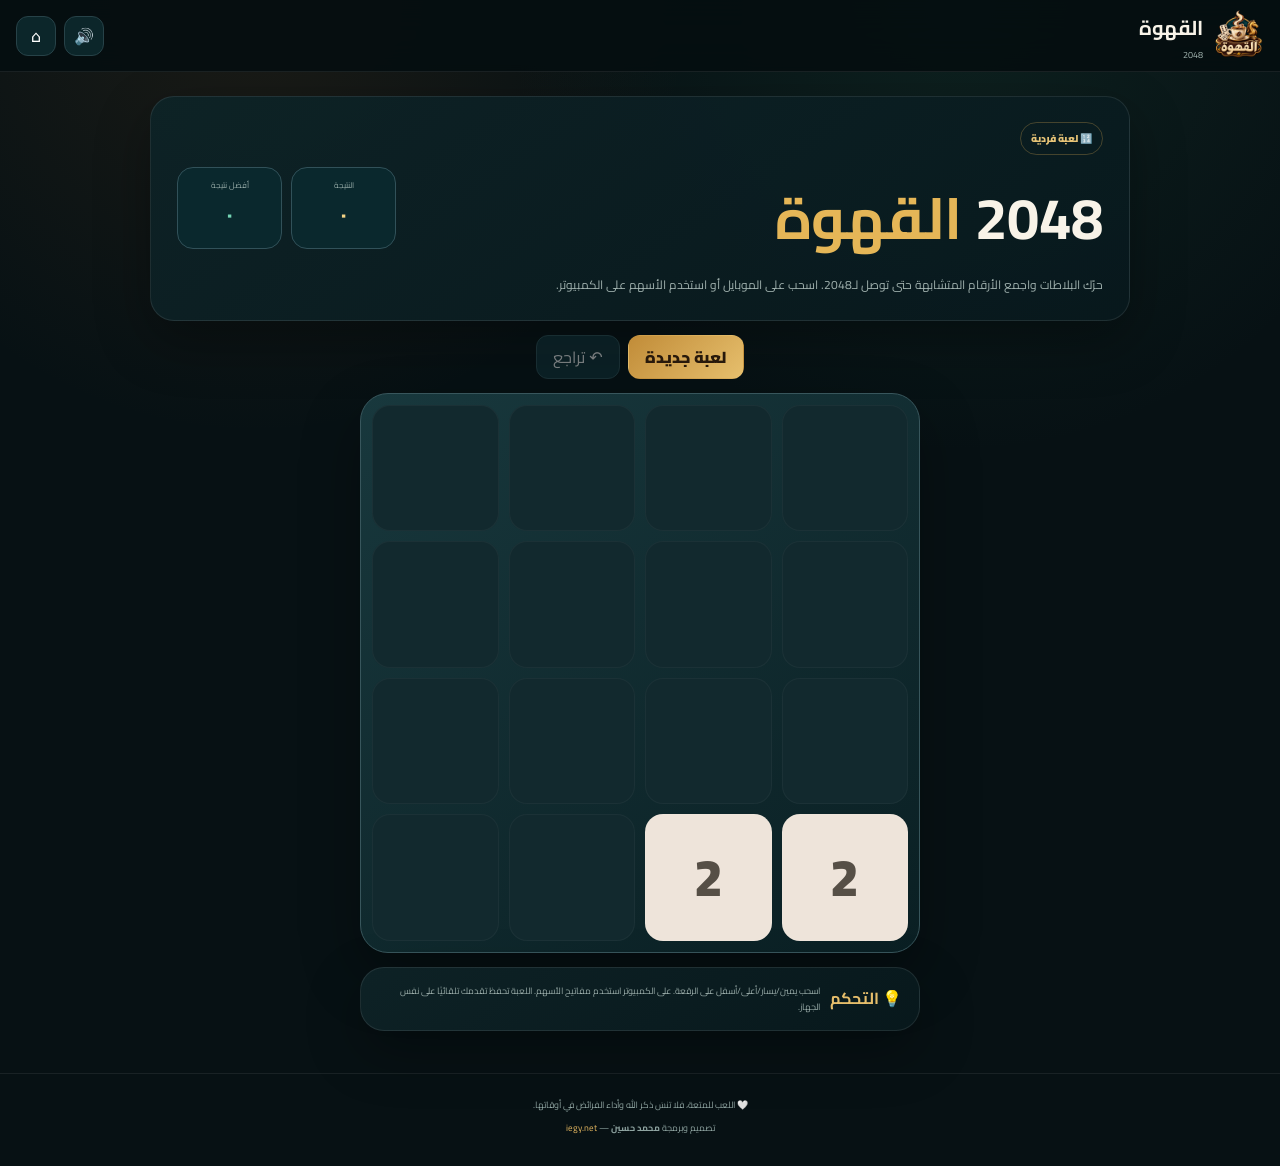
==== 2048.html @ d3b5b715 "Add files via upload" ====
<!doctype html><html lang="ar" dir="rtl"><head><meta charset="UTF-8"><meta name="viewport" content="width=device-width,initial-scale=1,viewport-fit=cover"><meta name="theme-color" content="#071114"><title>2048 — القهوة</title><link rel="icon" href="./logo-coffee.png?v=8.1.0"><link rel="manifest" href="./manifest.webmanifest?v=8.1.0"><link rel="preconnect" href="https://fonts.googleapis.com"><link rel="preconnect" href="https://fonts.gstatic.com" crossorigin><link href="https://fonts.googleapis.com/css2?family=Cairo:wght@400;600;700;800;900&display=swap" rel="stylesheet"><link rel="stylesheet" href="./arcade-game.css?v=8.1.0"><link rel="stylesheet" href="./game-2048.css?v=8.1.0"></head><body>
<header class="topbar"><a class="brand" href="./"><img src="./logo-coffee.png"><div><strong>القهوة</strong><span>2048</span></div></a><div class="top-actions"><button id="soundBtn" class="icon-btn" title="الصوت">🔊</button><a class="icon-btn home-link" href="./" title="الرئيسية">⌂</a></div></header>
<main class="shell solo-shell"><section class="solo-head card"><div><span class="eyebrow">🔢 لعبة فردية</span><h1>2048 <em>القهوة</em></h1><p>حرّك البلاطات واجمع الأرقام المتشابهة حتى توصل لـ2048. اسحب على الموبايل أو استخدم الأسهم على الكمبيوتر.</p></div><div class="score-stack"><div class="score-box"><span>النتيجة</span><strong id="score">0</strong></div><div class="score-box best"><span>أفضل نتيجة</span><strong id="bestScore">0</strong></div></div></section>
<section class="game2048-wrap"><div class="controls-row"><button id="newGameBtn" class="btn primary">لعبة جديدة</button><button id="undoBtn" class="btn secondary">↶ تراجع</button></div><div id="board2048" class="board2048" aria-label="2048"></div><div id="gameMessage" class="game-message hidden"><div class="message-card"><div id="messageEmoji" class="message-emoji">🏆</div><h2 id="messageTitle">أحسنت!</h2><p id="messageText"></p><div class="modal-actions"><button id="continueBtn" class="btn secondary">استمرار</button><button id="restartBtn" class="btn primary">لعبة جديدة</button></div></div></div><div class="tips card"><b>💡 التحكم</b><span>اسحب يمين/يسار/أعلى/أسفل على الرقعة. على الكمبيوتر استخدم مفاتيح الأسهم. اللعبة تحفظ تقدمك تلقائيًا على نفس الجهاز.</span></div></section></main>
<footer class="footer"><p>🤍 اللعب للمتعة، فلا تنسَ ذكر الله وأداء الفرائض في أوقاتها.</p><div>تصميم وبرمجة <strong>محمد حسين</strong> — <a href="https://iegy.net/" target="_blank" rel="noopener">iegy.net</a></div></footer>
<div id="fxLayer" class="fx-layer"></div><div id="toast" class="toast hidden"></div><script src="./game-2048.js?v=8.1.0"></script></body></html>
---- arcade-game.css ----
:root{--bg:#071114;--panel:#0c1d20;--panel2:#10292d;--line:#274248;--text:#f8f3e8;--muted:#92a9a6;--gold:#d6a64f;--cream:#f2dfbb;--green:#1e765f;--red:#cf6464;--shadow:0 20px 55px rgba(0,0,0,.32)}*{box-sizing:border-box}html{font-family:Cairo,system-ui,sans-serif;background:var(--bg);color:var(--text)}body{margin:0;min-height:100vh;background:radial-gradient(circle at 75% 0,rgba(49,119,91,.16),transparent 30%),radial-gradient(circle at 20% 0,rgba(151,91,38,.14),transparent 28%),#071114}button,input,select{font:inherit}.hidden{display:none!important}.topbar{height:72px;padding:0 max(16px,calc((100vw - 1280px)/2));display:flex;align-items:center;justify-content:space-between;border-bottom:1px solid rgba(255,255,255,.08);background:rgba(5,14,16,.9);backdrop-filter:blur(16px);position:sticky;top:0;z-index:50}.brand{display:flex;align-items:center;gap:9px;color:inherit;text-decoration:none}.brand img{width:52px;height:52px;object-fit:contain}.brand strong{display:block;font-size:20px}.brand span{display:block;color:#9fb1ad;font-size:9px}.top-actions{display:flex;align-items:center;gap:8px}.icon-btn{width:40px;height:40px;border-radius:12px;border:1px solid var(--line);background:#0c262a;color:#fff}.badge{font-size:9px;padding:7px 10px;border-radius:999px;border:1px solid rgba(59,207,147,.3);color:#66dfaa;background:rgba(31,118,83,.12)}.badge.offline{color:#e2a0a0;border-color:rgba(207,90,90,.25);background:rgba(116,34,34,.12)}.reconnect{position:fixed;top:76px;left:50%;transform:translateX(-50%);z-index:60;padding:8px 12px;border:1px solid #37555a;border-radius:999px;background:#0c262b;color:#dce9e6;font-size:9px}.shell{width:min(1280px,calc(100% - 24px));margin:0 auto}.view{display:none}.view.active{display:block}.card{background:linear-gradient(145deg,rgba(14,35,39,.96),rgba(8,25,29,.96));border:1px solid rgba(255,255,255,.09);border-radius:24px;box-shadow:var(--shadow)}.home-card{margin:28px auto;min-height:560px;padding:32px;display:grid;grid-template-columns:1fr .9fr;align-items:center;gap:28px}.eyebrow{display:inline-block;padding:6px 10px;border:1px solid rgba(221,174,84,.28);border-radius:999px;color:#e7c477;font-size:10px;font-weight:900}.home-copy h1{font-size:clamp(38px,6vw,66px);margin:12px 0 4px}.home-copy h1 em{font-style:normal;color:#e6bb64}.home-copy>p{max-width:620px;color:#a5b6b3;line-height:1.9;font-size:13px}.field{display:block;margin:18px 0 10px}.field span,.settings-grid label span{display:block;font-size:9px;color:#b6c5c2;margin-bottom:5px;font-weight:800}.field input,.settings-grid select,.join input{width:100%;height:46px;border-radius:12px;border:1px solid #2b484e;background:#071b1f;color:#fff;padding:0 12px}.avatars{display:flex;gap:7px;margin:10px 0 18px}.avatars button{width:42px;height:42px;border-radius:12px;border:1px solid #2a4b51;background:#0a2429;font-size:20px}.avatars button.selected{border-color:#d9ad59;box-shadow:0 0 0 2px rgba(217,173,89,.15)}.settings-grid{display:grid;grid-template-columns:1fr 1fr;gap:10px}.actions{display:flex;gap:9px;margin-top:18px}.btn{min-height:44px;padding:0 16px;border-radius:12px;border:1px solid transparent;cursor:pointer;color:#fff}.btn.primary{background:linear-gradient(135deg,#c18c38,#e6bf6d);color:#28190b;font-weight:900}.btn.secondary{background:#12333a;border-color:#31545b}.btn.ghost{background:transparent;border-color:#315059}.btn.danger{background:#5a2626;border-color:#8b4242}.btn.small{min-height:37px;padding:0 11px;font-size:9px}.btn.wide{width:100%}.btn:disabled{opacity:.45;cursor:not-allowed}.join{display:grid;grid-template-columns:1fr 90px;gap:7px;margin-top:10px}.message{min-height:22px;color:#e7a1a1;font-size:9px}.home-art{display:grid;place-items:center}.lobby{width:min(560px,100%);margin:45px auto;padding:30px;text-align:center}.lobby-logo{width:112px;height:112px;object-fit:contain}.ok{display:grid;margin:0 auto 8px;width:35px;height:35px;border-radius:50%;background:#1b805d;place-items:center;font-weight:900}.lobby h2{margin:8px 0}.lobby p{color:#9fb1ae;font-size:10px}.room-code{display:grid;grid-template-columns:1fr auto 42px;align-items:center;gap:8px;padding:12px;margin:18px 0;background:#071b1f;border-radius:15px;border:1px solid #27464c}.room-code span{font-size:9px;color:#9cb0ad}.room-code strong{font-size:27px;letter-spacing:6px}.lobby-players{display:grid;gap:7px;margin:14px 0}.lobby-player{display:flex;align-items:center;gap:9px;text-align:right;padding:10px;border:1px solid #29464b;border-radius:13px;background:#0a2226}.lobby-player .ava{font-size:22px}.lobby-player b{display:block}.lobby-player small{display:block;color:#8da5a2;font-size:8px}.waiting{color:#e9c26e!important}.game-page{padding:18px 0 10px}.game-head{display:flex;align-items:center;justify-content:space-between;gap:10px;margin-bottom:10px}.game-head .room-mini{font-size:9px;color:#9bb0ad}.status-banner{text-align:center;padding:9px 12px;border-radius:13px;border:1px solid rgba(255,255,255,.08);background:#0b2428;font-size:10px;color:#c0d1ce}.players-strip{display:grid;grid-template-columns:1fr 1fr;gap:8px;margin:10px 0}.player-card{padding:10px 12px;border:1px solid #29484e;border-radius:14px;background:#0a2226;display:flex;align-items:center;gap:9px}.player-card .ava{font-size:24px}.player-card b{display:block}.player-card small{font-size:8px;color:#90a5a2}.player-card.turn{border-color:#d3a750;box-shadow:0 0 0 2px rgba(211,167,80,.12)}.toolbar{display:flex;gap:8px;flex-wrap:wrap;align-items:center}.toast{position:fixed;left:50%;bottom:22px;transform:translateX(-50%);z-index:120;padding:9px 13px;border-radius:12px;border:1px solid #325159;background:#0a252a;font-size:9px}.footer{text-align:center;color:#8fa4a1;font-size:9px;border-top:1px solid rgba(255,255,255,.07);padding:22px 10px 30px;margin-top:18px}.footer p{margin:0 0 6px}.footer a{color:#e0b45f;text-decoration:none}@media(max-width:760px){.topbar{height:62px}.brand img{width:44px;height:44px}.brand strong{font-size:17px}.shell{width:min(100% - 12px,1280px)}.home-card{grid-template-columns:1fr;padding:18px;margin:12px auto}.home-art{order:-1}.settings-grid{grid-template-columns:1fr}.actions{display:grid;grid-template-columns:1fr 1fr}.players-strip{grid-template-columns:1fr 1fr}.player-card{padding:8px}.player-card .ava{font-size:21px}.game-page{padding-top:8px}.room-code strong{font-size:22px}}
---- game-2048.css ----
.solo-shell{width:min(980px,calc(100% - 24px));padding:24px 0}.solo-head{padding:24px 26px;display:flex;align-items:center;justify-content:space-between;gap:20px}.solo-head h1{font-size:clamp(34px,5vw,58px);margin:8px 0 2px}.solo-head h1 em{font-style:normal;color:#e5b657}.solo-head p{margin:0;color:#9fb0ad;max-width:620px;line-height:1.8;font-size:12px}.score-stack{display:flex;gap:9px}.score-box{min-width:105px;padding:10px 13px;text-align:center;border-radius:16px;background:#0a282d;border:1px solid #315159}.score-box span{display:block;color:#91a6a3;font-size:8px}.score-box strong{font-size:24px;color:#f4d486}.score-box.best strong{color:#75d5b5}.controls-row{display:flex;justify-content:center;gap:8px;margin:14px 0}.game2048-wrap{position:relative}.board2048{direction:ltr;width:min(560px,94vw);aspect-ratio:1;margin:0 auto;padding:11px;display:grid;grid-template-columns:repeat(4,1fr);grid-template-rows:repeat(4,1fr);gap:10px;border-radius:28px;background:linear-gradient(145deg,#18383d,#0a1f23);border:1px solid #38565c;box-shadow:0 24px 60px rgba(0,0,0,.32);touch-action:none;user-select:none}.tile{position:relative;border-radius:18px;background:#12292e;display:grid;place-items:center;font-size:clamp(25px,6vw,52px);font-weight:900;color:#e9e3d8;transform:scale(1);transition:.13s transform,.13s background,.13s color;box-shadow:inset 0 0 0 1px rgba(255,255,255,.04)}.tile.spawn{animation:tileSpawn .2s ease}.tile.merge{animation:tileMerge .24s ease}.tile[data-v="2"]{background:#eee4da;color:#564f46}.tile[data-v="4"]{background:#ede0c8;color:#514a42}.tile[data-v="8"]{background:#e5b361;color:#fff7ed}.tile[data-v="16"]{background:#e4934e;color:#fff}.tile[data-v="32"]{background:#d96f52;color:#fff}.tile[data-v="64"]{background:#c94b3d;color:#fff}.tile[data-v="128"]{background:#d7ae4c;color:#fff7dd;font-size:clamp(22px,5.4vw,45px)}.tile[data-v="256"]{background:#cda33a;color:#fff7dd;font-size:clamp(22px,5.4vw,45px)}.tile[data-v="512"]{background:#b78f29;color:#fff7dd;font-size:clamp(22px,5.4vw,45px)}.tile[data-v="1024"]{background:#297e69;color:#f5fffc;font-size:clamp(18px,4.8vw,40px)}.tile[data-v="2048"]{background:linear-gradient(145deg,#e6bd55,#8a6320);color:#fff8db;font-size:clamp(18px,4.8vw,40px);box-shadow:0 0 25px rgba(230,189,85,.28)}.tile.super{background:linear-gradient(145deg,#7d55a7,#3b2855);color:#fff}.tips{width:min(560px,94vw);margin:14px auto 0;padding:15px 17px;display:flex;gap:10px;align-items:flex-start}.tips b{white-space:nowrap;color:#e5bd6b}.tips span{font-size:9px;line-height:1.8;color:#98aaa7}.game-message{position:fixed;inset:0;z-index:90;background:rgba(0,0,0,.58);backdrop-filter:blur(7px);display:grid;place-items:center;padding:18px}.message-card{width:min(400px,100%);padding:25px;border-radius:24px;background:#0d2428;border:1px solid #38545b;text-align:center;box-shadow:0 30px 75px rgba(0,0,0,.45)}.message-card h2{margin:4px 0}.message-card p{color:#9fb1ad;font-size:11px}.message-emoji{font-size:46px}.modal-actions{display:grid;grid-template-columns:1fr 1fr;gap:8px;margin-top:15px}.fx-layer{position:fixed;inset:0;pointer-events:none;z-index:110;overflow:hidden}.spark{position:absolute;width:9px;height:9px;border-radius:3px;background:#efc766;animation:spark .8s ease-out forwards}@keyframes tileSpawn{0%{transform:scale(.3);opacity:.1}100%{transform:scale(1);opacity:1}}@keyframes tileMerge{0%{transform:scale(.8)}55%{transform:scale(1.16)}100%{transform:scale(1)}}@keyframes spark{to{transform:translate(var(--dx),var(--dy)) rotate(260deg);opacity:0}}.home-link{display:grid;place-items:center;text-decoration:none}@media(max-width:650px){.solo-shell{padding-top:10px}.solo-head{padding:18px;display:grid}.solo-head h1{font-size:39px}.score-stack{justify-content:stretch}.score-box{flex:1;min-width:0}.board2048{gap:7px;padding:8px;border-radius:20px}.tile{border-radius:13px}.controls-row{display:grid;grid-template-columns:1fr 1fr;width:min(560px,94vw);margin:10px auto}.tips{display:block}.tips b{display:block;margin-bottom:5px}}
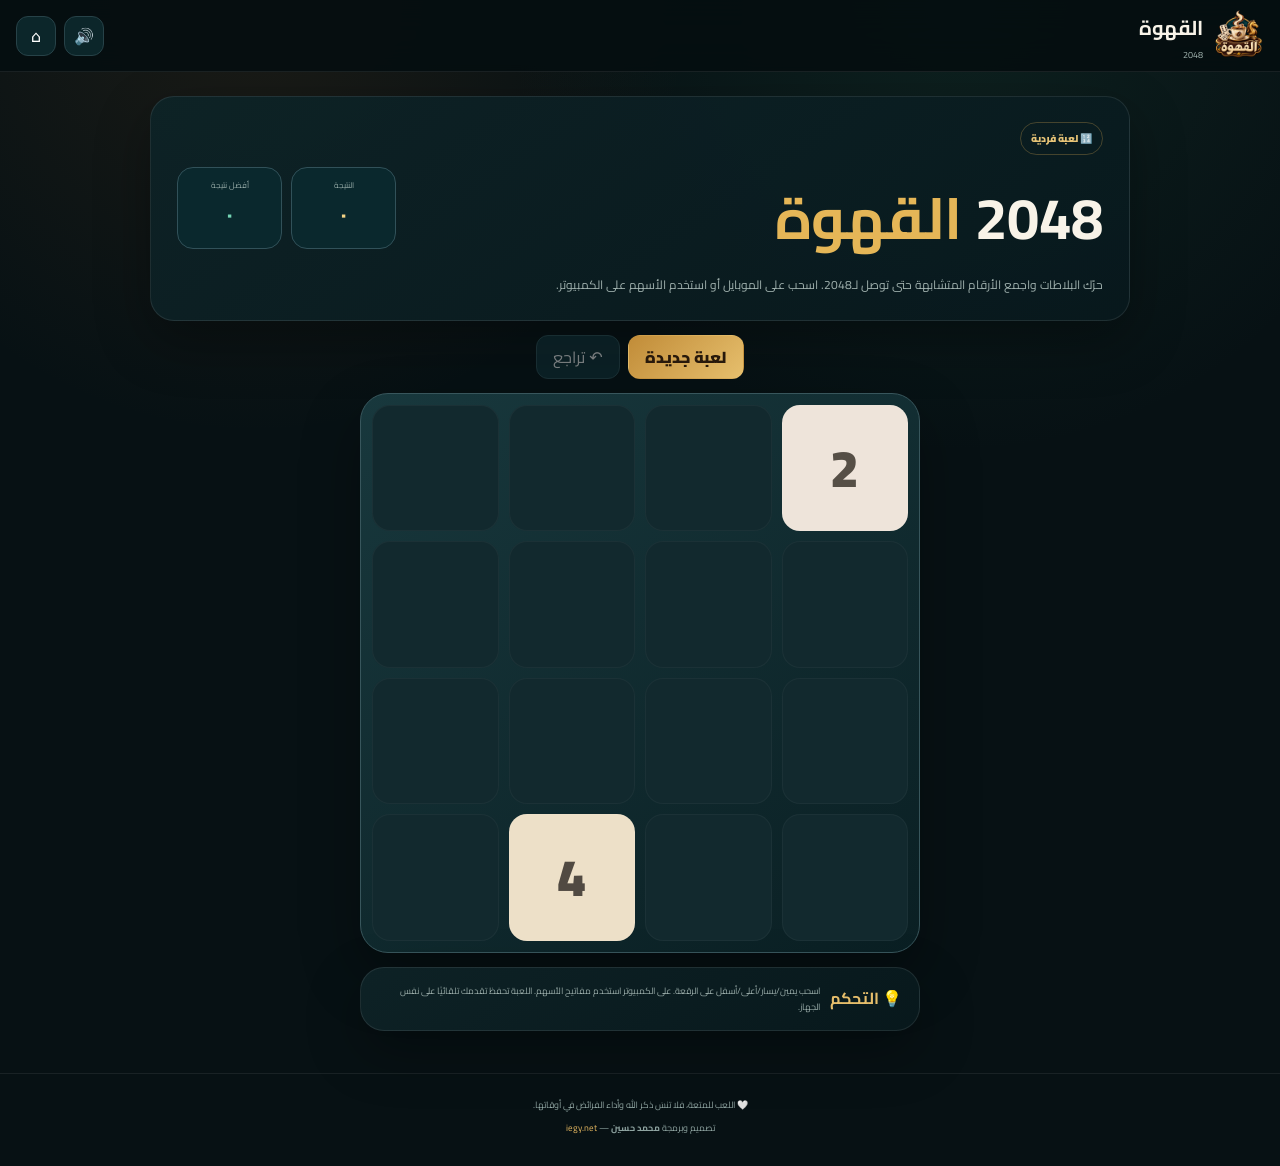
==== commit 2a5471da: "Add files via upload" ====
--- a/2048.html
+++ b/2048.html
@@ -1,6 +1,6 @@
-<!doctype html><html lang="ar" dir="rtl"><head><meta charset="UTF-8"><meta name="viewport" content="width=device-width,initial-scale=1,viewport-fit=cover"><meta name="theme-color" content="#071114"><title>2048 — القهوة</title><link rel="icon" href="./logo-coffee.png?v=8.1.0"><link rel="manifest" href="./manifest.webmanifest?v=8.1.0"><link rel="preconnect" href="https://fonts.googleapis.com"><link rel="preconnect" href="https://fonts.gstatic.com" crossorigin><link href="https://fonts.googleapis.com/css2?family=Cairo:wght@400;600;700;800;900&display=swap" rel="stylesheet"><link rel="stylesheet" href="./arcade-game.css?v=8.1.0"><link rel="stylesheet" href="./game-2048.css?v=8.1.0"></head><body>
+<!doctype html><html lang="ar" dir="rtl"><head><meta charset="UTF-8"><meta name="viewport" content="width=device-width,initial-scale=1,viewport-fit=cover"><meta name="theme-color" content="#071114"><title>2048 — القهوة</title><link rel="icon" href="./logo-coffee.png?v=8.2.0"><link rel="manifest" href="./manifest.webmanifest?v=8.2.0"><link rel="preconnect" href="https://fonts.googleapis.com"><link rel="preconnect" href="https://fonts.gstatic.com" crossorigin><link href="https://fonts.googleapis.com/css2?family=Cairo:wght@400;600;700;800;900&display=swap" rel="stylesheet"><link rel="stylesheet" href="./arcade-game.css?v=8.2.0"><link rel="stylesheet" href="./game-2048.css?v=8.2.0"></head><body>
 <header class="topbar"><a class="brand" href="./"><img src="./logo-coffee.png"><div><strong>القهوة</strong><span>2048</span></div></a><div class="top-actions"><button id="soundBtn" class="icon-btn" title="الصوت">🔊</button><a class="icon-btn home-link" href="./" title="الرئيسية">⌂</a></div></header>
 <main class="shell solo-shell"><section class="solo-head card"><div><span class="eyebrow">🔢 لعبة فردية</span><h1>2048 <em>القهوة</em></h1><p>حرّك البلاطات واجمع الأرقام المتشابهة حتى توصل لـ2048. اسحب على الموبايل أو استخدم الأسهم على الكمبيوتر.</p></div><div class="score-stack"><div class="score-box"><span>النتيجة</span><strong id="score">0</strong></div><div class="score-box best"><span>أفضل نتيجة</span><strong id="bestScore">0</strong></div></div></section>
 <section class="game2048-wrap"><div class="controls-row"><button id="newGameBtn" class="btn primary">لعبة جديدة</button><button id="undoBtn" class="btn secondary">↶ تراجع</button></div><div id="board2048" class="board2048" aria-label="2048"></div><div id="gameMessage" class="game-message hidden"><div class="message-card"><div id="messageEmoji" class="message-emoji">🏆</div><h2 id="messageTitle">أحسنت!</h2><p id="messageText"></p><div class="modal-actions"><button id="continueBtn" class="btn secondary">استمرار</button><button id="restartBtn" class="btn primary">لعبة جديدة</button></div></div></div><div class="tips card"><b>💡 التحكم</b><span>اسحب يمين/يسار/أعلى/أسفل على الرقعة. على الكمبيوتر استخدم مفاتيح الأسهم. اللعبة تحفظ تقدمك تلقائيًا على نفس الجهاز.</span></div></section></main>
 <footer class="footer"><p>🤍 اللعب للمتعة، فلا تنسَ ذكر الله وأداء الفرائض في أوقاتها.</p><div>تصميم وبرمجة <strong>محمد حسين</strong> — <a href="https://iegy.net/" target="_blank" rel="noopener">iegy.net</a></div></footer>
-<div id="fxLayer" class="fx-layer"></div><div id="toast" class="toast hidden"></div><script src="./game-2048.js?v=8.1.0"></script></body></html>
+<div id="fxLayer" class="fx-layer"></div><div id="toast" class="toast hidden"></div><script src="./game-2048.js?v=8.2.0"></script></body></html>
